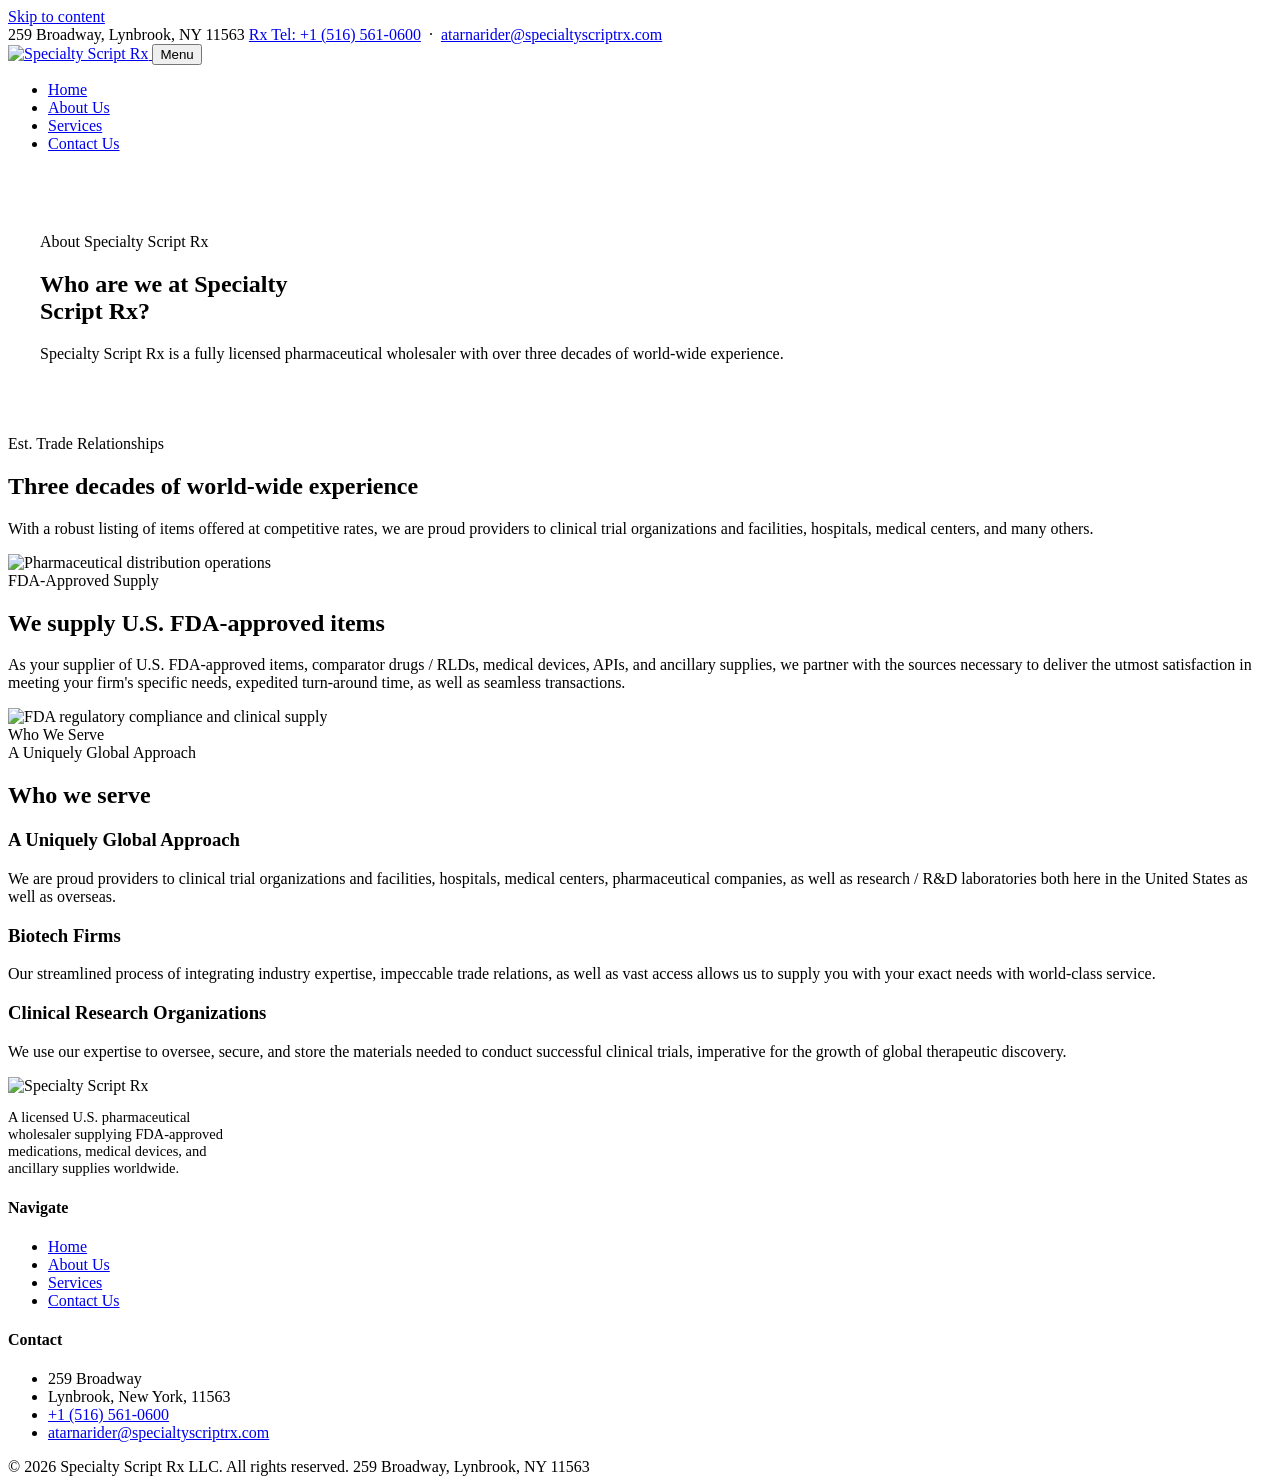
==== about-us.html @ 1c7adf7c "Add files via upload" ====
<!DOCTYPE html>
<html lang="en-US">
<head>
<meta charset="UTF-8">
<meta name="viewport" content="width=device-width, initial-scale=1.0">
<title>About Us — Specialty Script Rx</title>
<meta name="description" content="Specialty Script Rx is a fully licensed pharmaceutical wholesaler with over three decades of world-wide experience serving clinical trials, hospitals, and biotech firms.">
<link rel="icon" href="assets/images/favicon.png">
<link rel="stylesheet" href="assets/css/style.css">
</head>
<body>
<a class="skip-link" href="#main">Skip to content</a>

<div class="top-bar">
  <div class="wrap">
    <span>259 Broadway, Lynbrook, NY 11563</span>
    <span><a href="tel:+15165610600">Rx Tel: +1 (516) 561-0600</a> &nbsp;·&nbsp; <a href="mailto:atarnarider@specialtyscriptrx.com">atarnarider@specialtyscriptrx.com</a></span>
  </div>
</div>

<header class="site-header">
  <div class="wrap">
    <a class="brand" href="index.html" aria-label="Specialty Script Rx home">
      <img src="assets/images/logo.png" alt="Specialty Script Rx">
    </a>
    <button class="nav-toggle" aria-expanded="false" aria-controls="main-nav">Menu</button>
    <nav class="main-nav" id="main-nav">
      <ul>
        <li><a href="index.html">Home</a></li>
        <li><a href="about-us.html" aria-current="page">About Us</a></li>
        <li><a href="services.html">Services</a></li>
        <li><a href="contact-us.html">Contact Us</a></li>
      </ul>
    </nav>
  </div>
</header>

<main id="main">

  <section class="hero" style="padding-bottom: 0;">
    <div class="wrap" style="padding: 64px 32px 56px;">
      <span class="eyebrow">About Specialty Script Rx</span>
      <h1 style="max-width: 22ch;">Who are we at Specialty Script Rx?</h1>
      <p class="lede">Specialty Script Rx is a fully licensed pharmaceutical wholesaler with over three decades of world-wide experience.</p>
    </div>
  </section>

  <section class="feature-band" style="border-top:none;">
    <div class="wrap">
      <div class="feature-split">
        <div class="feature-copy">
          <span class="eyebrow">Est. Trade Relationships</span>
          <h2 class="section-title">Three decades of world-wide experience</h2>
          <p class="section-lede">With a robust listing of items offered at competitive rates, we are proud providers to clinical trial organizations and facilities, hospitals, medical centers, and many others.</p>
        </div>
        <div class="feature-media">
          <img src="assets/images/about-who-are-we.jpg" alt="Pharmaceutical distribution operations">
        </div>
      </div>
    </div>
  </section>

  <section class="feature-band" style="border-top:none;">
    <div class="wrap">
      <div class="feature-split reverse">
        <div class="feature-copy">
          <span class="eyebrow">FDA-Approved Supply</span>
          <h2 class="section-title">We supply U.S. FDA-approved items</h2>
          <p class="section-lede">As your supplier of U.S. FDA-approved items, comparator drugs / RLDs, medical devices, APIs, and ancillary supplies, we partner with the sources necessary to deliver the utmost satisfaction in meeting your firm's specific needs, expedited turn-around time, as well as seamless transactions.</p>
        </div>
        <div class="feature-media">
          <img src="assets/images/about-fda-items.jpg" alt="FDA regulatory compliance and clinical supply">
        </div>
      </div>
    </div>
  </section>

  <div class="route-divider" aria-hidden="true">
    <span class="node origin"></span>
    <span class="segment"></span>
    <span class="label">Who We Serve</span>
    <span class="segment"></span>
    <span class="node"></span>
  </div>

  <section class="tight">
    <div class="wrap">
      <span class="eyebrow">A Uniquely Global Approach</span>
      <h2 class="section-title">Who we serve</h2>
      <div class="capability-trio">
        <div>
          <h3>A Uniquely Global Approach</h3>
          <p>We are proud providers to clinical trial organizations and facilities, hospitals, medical centers, pharmaceutical companies, as well as research / R&amp;D laboratories both here in the United States as well as overseas.</p>
        </div>
        <div>
          <h3>Biotech Firms</h3>
          <p>Our streamlined process of integrating industry expertise, impeccable trade relations, as well as vast access allows us to supply you with your exact needs with world-class service.</p>
        </div>
        <div>
          <h3>Clinical Research Organizations</h3>
          <p>We use our expertise to oversee, secure, and store the materials needed to conduct successful clinical trials, imperative for the growth of global therapeutic discovery.</p>
        </div>
      </div>
    </div>
  </section>

</main>

<footer class="site-footer">
  <div class="wrap">
    <div class="footer-grid">
      <div>
        <div class="brand"><img src="assets/images/logo.png" alt="Specialty Script Rx"></div>
        <p style="max-width:34ch; font-size:14.5px;">A licensed U.S. pharmaceutical wholesaler supplying FDA-approved medications, medical devices, and ancillary supplies worldwide.</p>
      </div>
      <div>
        <h4>Navigate</h4>
        <ul>
          <li><a href="index.html">Home</a></li>
          <li><a href="about-us.html">About Us</a></li>
          <li><a href="services.html">Services</a></li>
          <li><a href="contact-us.html">Contact Us</a></li>
        </ul>
      </div>
      <div>
        <h4>Contact</h4>
        <ul>
          <li>259 Broadway</li>
          <li>Lynbrook, New York, 11563</li>
          <li><a href="tel:+15165610600">+1 (516) 561-0600</a></li>
          <li><a href="mailto:atarnarider@specialtyscriptrx.com">atarnarider@specialtyscriptrx.com</a></li>
        </ul>
      </div>
    </div>
    <div class="fine-print">
      <span>© 2026 Specialty Script Rx LLC. All rights reserved.</span>
      <span>259 Broadway, Lynbrook, NY 11563</span>
    </div>
  </div>
</footer>

<script>
  document.querySelector('.nav-toggle').addEventListener('click', function () {
    var nav = document.getElementById('main-nav');
    var open = nav.classList.toggle('open');
    this.setAttribute('aria-expanded', open);
  });
</script>
</body>
</html>
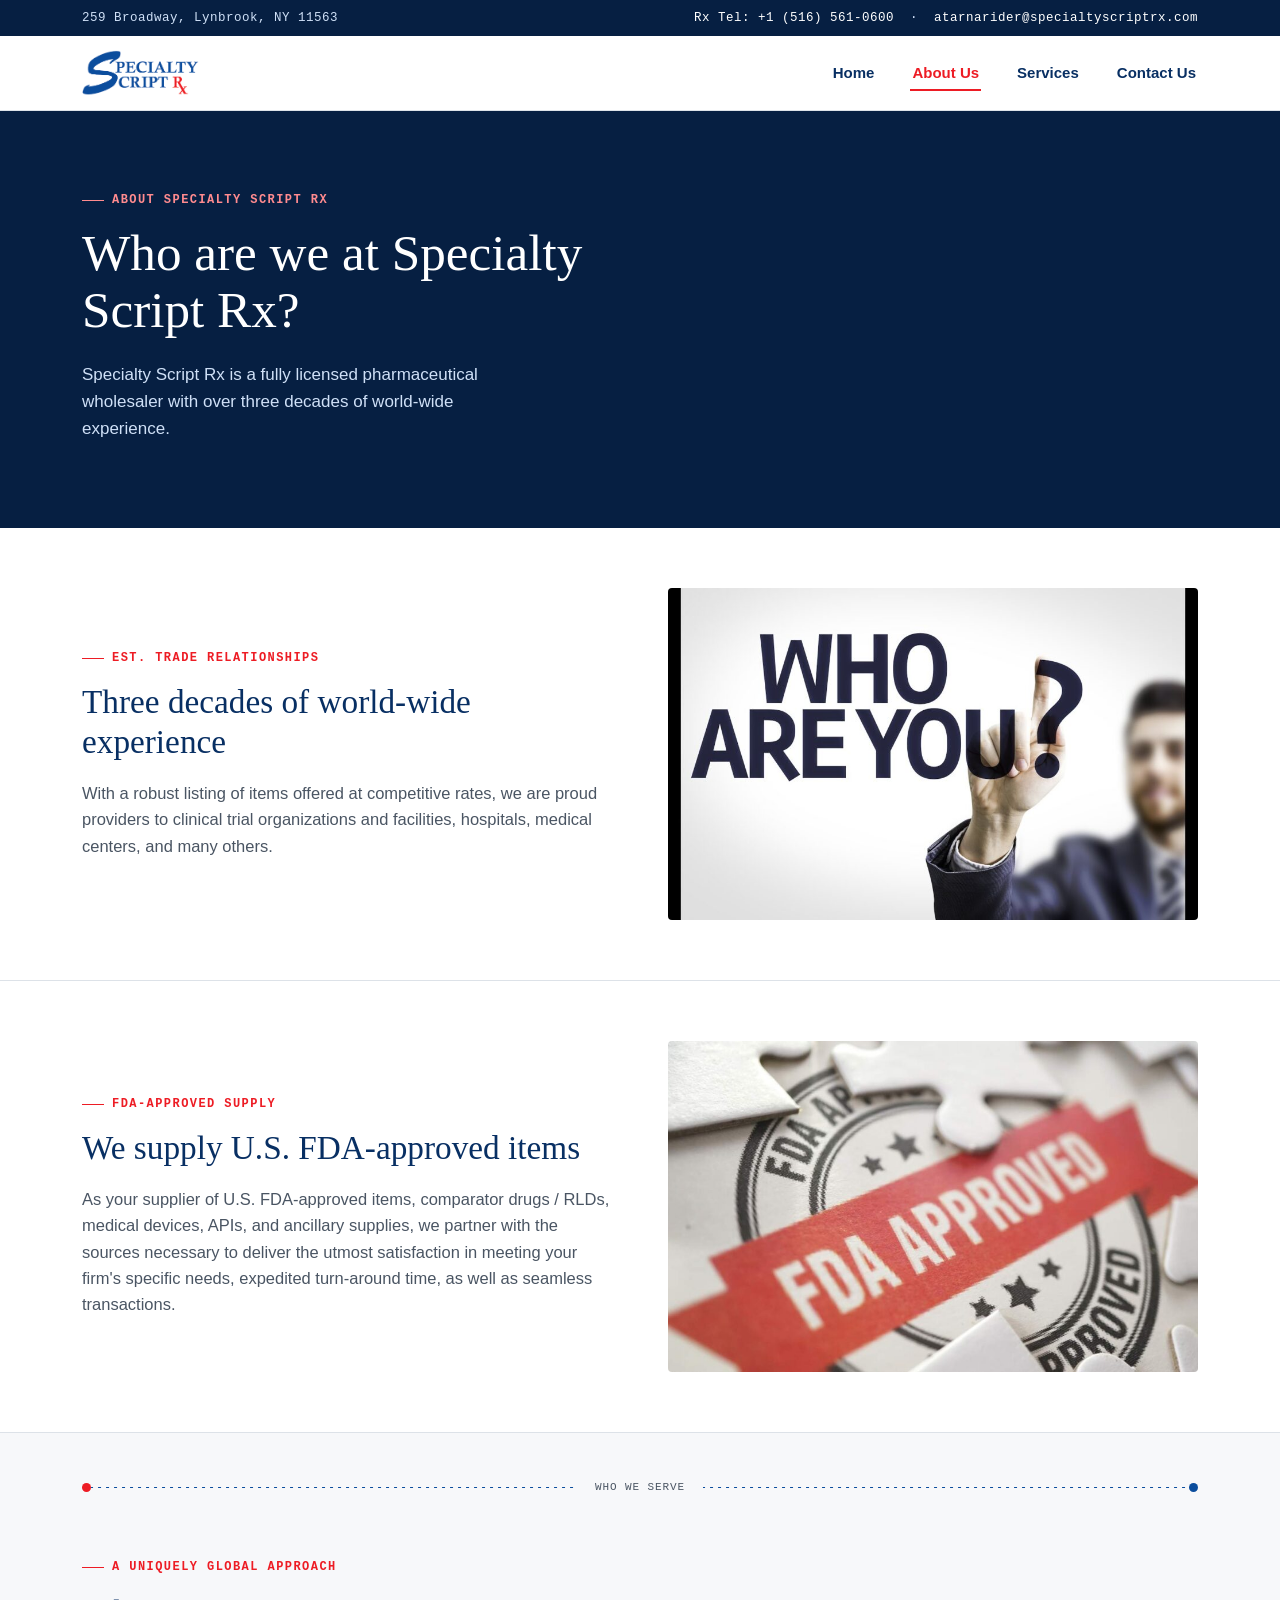
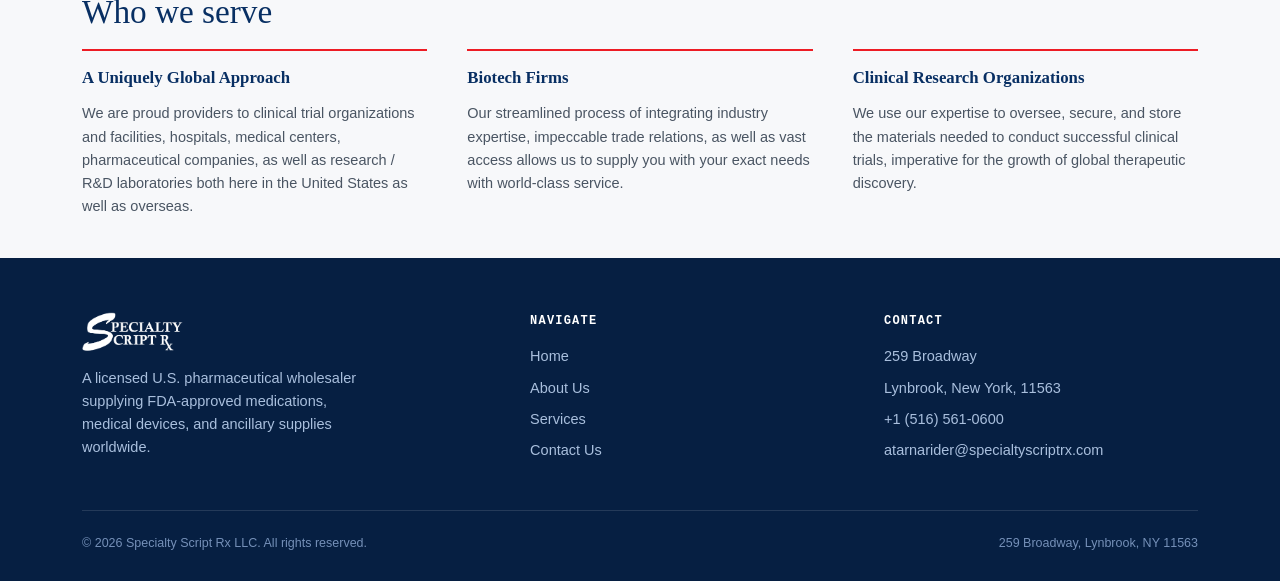
==== commit 731f144c: "Add files via upload" ====
--- a/about-us.html
+++ b/about-us.html
@@ -5,8 +5,8 @@
 <meta name="viewport" content="width=device-width, initial-scale=1.0">
 <title>About Us — Specialty Script Rx</title>
 <meta name="description" content="Specialty Script Rx is a fully licensed pharmaceutical wholesaler with over three decades of world-wide experience serving clinical trials, hospitals, and biotech firms.">
-<link rel="icon" href="assets/images/favicon.png">
-<link rel="stylesheet" href="assets/css/style.css">
+<link rel="icon" href="favicon.png">
+<link rel="stylesheet" href="style.css">
 </head>
 <body>
 <a class="skip-link" href="#main">Skip to content</a>
@@ -21,7 +21,7 @@
 <header class="site-header">
   <div class="wrap">
     <a class="brand" href="index.html" aria-label="Specialty Script Rx home">
-      <img src="assets/images/logo.png" alt="Specialty Script Rx">
+      <img src="logo.png" alt="Specialty Script Rx">
     </a>
     <button class="nav-toggle" aria-expanded="false" aria-controls="main-nav">Menu</button>
     <nav class="main-nav" id="main-nav">
@@ -54,7 +54,7 @@
           <p class="section-lede">With a robust listing of items offered at competitive rates, we are proud providers to clinical trial organizations and facilities, hospitals, medical centers, and many others.</p>
         </div>
         <div class="feature-media">
-          <img src="assets/images/about-who-are-we.jpg" alt="Pharmaceutical distribution operations">
+          <img src="about-who-are-we.jpg" alt="Pharmaceutical distribution operations">
         </div>
       </div>
     </div>
@@ -69,7 +69,7 @@
           <p class="section-lede">As your supplier of U.S. FDA-approved items, comparator drugs / RLDs, medical devices, APIs, and ancillary supplies, we partner with the sources necessary to deliver the utmost satisfaction in meeting your firm's specific needs, expedited turn-around time, as well as seamless transactions.</p>
         </div>
         <div class="feature-media">
-          <img src="assets/images/about-fda-items.jpg" alt="FDA regulatory compliance and clinical supply">
+          <img src="about-fda-items.jpg" alt="FDA regulatory compliance and clinical supply">
         </div>
       </div>
     </div>
@@ -110,7 +110,7 @@
   <div class="wrap">
     <div class="footer-grid">
       <div>
-        <div class="brand"><img src="assets/images/logo.png" alt="Specialty Script Rx"></div>
+        <div class="brand"><img src="logo.png" alt="Specialty Script Rx"></div>
         <p style="max-width:34ch; font-size:14.5px;">A licensed U.S. pharmaceutical wholesaler supplying FDA-approved medications, medical devices, and ancillary supplies worldwide.</p>
       </div>
       <div>
--- a/style.css
+++ b/style.css
@@ -0,0 +1,609 @@
+/* ============================================================
+   Specialty Script Rx — design tokens
+   Brand blue/red sampled directly from the company's own logo.
+   ============================================================ */
+
+@import url('https://fonts.googleapis.com/css2?family=Newsreader:ital,opsz,wght@0,6..72,400;0,6..72,500;0,6..72,600;1,6..72,400&family=Inter:wght@400;500;600;700&family=IBM+Plex+Mono:wght@500;600&display=swap');
+
+:root {
+  --brand-blue: #0b4d9d;
+  --brand-blue-dark: #082f63;
+  --brand-blue-darker: #061f42;
+  --brand-red: #ed1c24;
+  --ink: #16202b;
+  --ink-soft: #4a5563;
+  --paper: #f7f8fa;
+  --paper-raised: #ffffff;
+  --line: #dde2e8;
+
+  --font-display: 'Newsreader', Georgia, serif;
+  --font-body: 'Inter', -apple-system, BlinkMacSystemFont, sans-serif;
+  --font-mono: 'IBM Plex Mono', ui-monospace, monospace;
+
+  --max-width: 1180px;
+}
+
+* { box-sizing: border-box; }
+
+html { scroll-behavior: smooth; }
+
+body {
+  margin: 0;
+  font-family: var(--font-body);
+  color: var(--ink);
+  background: var(--paper);
+  line-height: 1.6;
+  -webkit-font-smoothing: antialiased;
+}
+
+img { max-width: 100%; display: block; }
+
+a { color: inherit; text-decoration: none; }
+
+.wrap {
+  max-width: var(--max-width);
+  margin: 0 auto;
+  padding: 0 32px;
+}
+
+/* ---------- Skip link / accessibility ---------- */
+.skip-link {
+  position: absolute;
+  left: -9999px;
+  top: 0;
+  background: var(--brand-blue);
+  color: #fff;
+  padding: 12px 20px;
+  z-index: 1000;
+}
+.skip-link:focus {
+  left: 16px;
+  top: 16px;
+}
+
+:focus-visible {
+  outline: 3px solid var(--brand-red);
+  outline-offset: 2px;
+}
+
+@media (prefers-reduced-motion: reduce) {
+  * { animation-duration: 0.001ms !important; animation-iteration-count: 1 !important; transition-duration: 0.001ms !important; scroll-behavior: auto !important; }
+}
+
+/* ============================================================
+   Header
+   ============================================================ */
+
+.top-bar {
+  background: var(--brand-blue-darker);
+  color: #cfe0f7;
+  font-family: var(--font-mono);
+  font-size: 12.5px;
+  letter-spacing: 0.04em;
+}
+.top-bar .wrap {
+  display: flex;
+  justify-content: space-between;
+  align-items: center;
+  padding-top: 8px;
+  padding-bottom: 8px;
+  flex-wrap: wrap;
+  gap: 6px;
+}
+.top-bar a { color: #fff; }
+.top-bar a:hover { color: var(--brand-red); }
+
+header.site-header {
+  background: #fff;
+  border-bottom: 1px solid var(--line);
+  position: sticky;
+  top: 0;
+  z-index: 100;
+}
+header.site-header .wrap {
+  display: flex;
+  align-items: center;
+  justify-content: space-between;
+  padding-top: 14px;
+  padding-bottom: 14px;
+}
+.brand img { height: 46px; width: auto; }
+
+nav.main-nav ul {
+  list-style: none;
+  display: flex;
+  gap: 34px;
+  margin: 0;
+  padding: 0;
+}
+nav.main-nav a {
+  font-size: 15px;
+  font-weight: 600;
+  color: var(--brand-blue-dark);
+  padding: 8px 2px;
+  border-bottom: 2px solid transparent;
+  transition: border-color 0.15s ease, color 0.15s ease;
+}
+nav.main-nav a:hover,
+nav.main-nav a[aria-current="page"] {
+  border-bottom-color: var(--brand-red);
+  color: var(--brand-red);
+}
+
+.nav-toggle {
+  display: none;
+  background: none;
+  border: 1px solid var(--line);
+  border-radius: 6px;
+  padding: 8px 10px;
+  font-family: var(--font-body);
+  font-weight: 600;
+  color: var(--brand-blue-dark);
+}
+
+@media (max-width: 760px) {
+  nav.main-nav { display: none; width: 100%; }
+  nav.main-nav.open { display: block; }
+  nav.main-nav ul { flex-direction: column; gap: 4px; padding: 16px 0; }
+  header.site-header .wrap { flex-wrap: wrap; }
+  .nav-toggle { display: inline-block; }
+}
+
+/* ============================================================
+   Eyebrow / mono labels — the "shipment manifest" motif
+   ============================================================ */
+
+.eyebrow {
+  font-family: var(--font-mono);
+  font-size: 12px;
+  font-weight: 600;
+  letter-spacing: 0.12em;
+  text-transform: uppercase;
+  color: var(--brand-red);
+  display: inline-flex;
+  align-items: center;
+  gap: 8px;
+  margin-bottom: 14px;
+}
+.eyebrow::before {
+  content: "";
+  width: 22px;
+  height: 1px;
+  background: var(--brand-red);
+  display: inline-block;
+}
+
+/* ---------- Chain-of-custody divider ---------- */
+/* A signature element: a dotted shipment route with checkpoint
+   nodes, echoing the cold-chain / pedigree tracking language
+   used throughout the company's own service copy. */
+
+.route-divider {
+  display: flex;
+  align-items: center;
+  gap: 0;
+  margin: 0 auto;
+  max-width: var(--max-width);
+  padding: 46px 32px;
+}
+.route-divider .node {
+  flex: none;
+  width: 9px;
+  height: 9px;
+  border-radius: 50%;
+  background: var(--brand-blue);
+  position: relative;
+}
+.route-divider .node.origin { background: var(--brand-red); }
+.route-divider .segment {
+  flex: 1;
+  height: 1px;
+  background-image: linear-gradient(to right, var(--brand-blue) 40%, rgba(0,0,0,0) 0%);
+  background-position: bottom;
+  background-size: 8px 1px;
+  background-repeat: repeat-x;
+  position: relative;
+}
+.route-divider .label {
+  flex: none;
+  font-family: var(--font-mono);
+  font-size: 11px;
+  letter-spacing: 0.08em;
+  text-transform: uppercase;
+  color: var(--ink-soft);
+  padding: 0 18px;
+  white-space: nowrap;
+}
+
+/* ============================================================
+   Hero
+   ============================================================ */
+
+.hero {
+  position: relative;
+  background: var(--brand-blue-darker);
+  color: #fff;
+  overflow: hidden;
+}
+.hero-grid {
+  display: grid;
+  grid-template-columns: 1.05fr 0.95fr;
+  align-items: center;
+  gap: 48px;
+  padding: 76px 32px 64px;
+}
+.hero h1 {
+  font-family: var(--font-display);
+  font-weight: 500;
+  font-size: clamp(2.1rem, 4vw, 3.2rem);
+  line-height: 1.12;
+  margin: 0 0 22px;
+  color: #fff;
+}
+.hero p.lede {
+  font-size: 17px;
+  color: #cfe0f7;
+  max-width: 46ch;
+  margin: 0 0 30px;
+}
+.hero .eyebrow { color: #ff8b8f; }
+.hero .eyebrow::before { background: #ff8b8f; }
+
+.hero-photo {
+  border-radius: 4px;
+  overflow: hidden;
+  box-shadow: 0 30px 60px -20px rgba(0,0,0,0.55);
+  border: 1px solid rgba(255,255,255,0.12);
+}
+.hero-photo img { width: 100%; height: 100%; object-fit: cover; aspect-ratio: 4/3; }
+
+@media (max-width: 860px) {
+  .hero-grid { grid-template-columns: 1fr; padding-top: 48px; }
+}
+
+/* ============================================================
+   Buttons
+   ============================================================ */
+
+.btn {
+  display: inline-flex;
+  align-items: center;
+  gap: 10px;
+  font-weight: 600;
+  font-size: 15px;
+  padding: 13px 24px;
+  border-radius: 3px;
+  border: 1px solid transparent;
+  transition: all 0.15s ease;
+}
+.btn-primary {
+  background: var(--brand-red);
+  color: #fff;
+}
+.btn-primary:hover { background: #c81119; }
+.btn-outline {
+  background: transparent;
+  border-color: rgba(255,255,255,0.35);
+  color: #fff;
+}
+.btn-outline:hover { border-color: #fff; }
+.btn-ghost {
+  color: var(--brand-blue-dark);
+  border: 1px solid var(--line);
+  background: #fff;
+}
+.btn-ghost:hover { border-color: var(--brand-blue); color: var(--brand-blue); }
+
+/* ============================================================
+   Sections / typography
+   ============================================================ */
+
+section { padding: 8px 0 84px; }
+section.tight { padding-bottom: 40px; }
+
+h2.section-title {
+  font-family: var(--font-display);
+  font-weight: 500;
+  font-size: clamp(1.7rem, 2.6vw, 2.3rem);
+  color: var(--brand-blue-dark);
+  margin: 0 0 18px;
+  line-height: 1.2;
+}
+p.section-lede {
+  font-size: 16.5px;
+  color: var(--ink-soft);
+  max-width: 62ch;
+  margin: 0 0 8px;
+}
+
+.intro-block {
+  padding-top: 56px;
+  padding-bottom: 20px;
+}
+
+/* ---------- Card grid (home + services) ---------- */
+
+.card-grid {
+  display: grid;
+  grid-template-columns: repeat(4, 1fr);
+  gap: 2px;
+  background: var(--line);
+  border: 1px solid var(--line);
+}
+.card {
+  background: #fff;
+  display: flex;
+  flex-direction: column;
+}
+.card figure {
+  margin: 0;
+  aspect-ratio: 4/3;
+  overflow: hidden;
+  background: var(--paper);
+}
+.card figure img {
+  width: 100%;
+  height: 100%;
+  object-fit: cover;
+  transition: transform 0.4s ease;
+}
+.card:hover figure img { transform: scale(1.04); }
+.card .card-body {
+  padding: 22px 22px 26px;
+  flex: 1;
+  display: flex;
+  flex-direction: column;
+}
+.card h3 {
+  font-family: var(--font-display);
+  font-weight: 500;
+  font-size: 1.15rem;
+  color: var(--brand-blue-dark);
+  margin: 0 0 8px;
+}
+.card p {
+  font-size: 14.5px;
+  color: var(--ink-soft);
+  margin: 0 0 16px;
+  flex: 1;
+}
+.card .card-link {
+  font-family: var(--font-mono);
+  font-size: 12px;
+  font-weight: 600;
+  letter-spacing: 0.06em;
+  text-transform: uppercase;
+  color: var(--brand-red);
+}
+.card .card-link:hover { text-decoration: underline; }
+
+@media (max-width: 980px) {
+  .card-grid { grid-template-columns: repeat(2, 1fr); }
+}
+@media (max-width: 560px) {
+  .card-grid { grid-template-columns: 1fr; }
+}
+
+/* ---------- Services grid: 6 cards ---------- */
+
+.service-grid {
+  display: grid;
+  grid-template-columns: repeat(3, 1fr);
+  gap: 28px;
+}
+.service-card {
+  background: #fff;
+  border: 1px solid var(--line);
+  border-radius: 4px;
+  overflow: hidden;
+}
+.service-card figure { margin: 0; aspect-ratio: 3/2; overflow: hidden; }
+.service-card figure img { width: 100%; height: 100%; object-fit: cover; }
+.service-card .body { padding: 20px 22px 24px; }
+.service-card h3 {
+  font-family: var(--font-display);
+  font-size: 1.08rem;
+  font-weight: 500;
+  color: var(--brand-blue-dark);
+  margin: 0 0 8px;
+}
+.service-card p { font-size: 14px; color: var(--ink-soft); margin: 0; }
+
+@media (max-width: 900px) {
+  .service-grid { grid-template-columns: repeat(2, 1fr); }
+}
+@media (max-width: 600px) {
+  .service-grid { grid-template-columns: 1fr; }
+}
+
+/* ---------- Capability / feature blocks ---------- */
+
+.feature-band {
+  background: var(--paper-raised);
+  border-top: 1px solid var(--line);
+  border-bottom: 1px solid var(--line);
+  padding: 60px 0;
+}
+.feature-split {
+  display: grid;
+  grid-template-columns: 1fr 1fr;
+  gap: 56px;
+  align-items: center;
+}
+.feature-split.reverse .feature-media { order: 2; }
+.feature-media {
+  border-radius: 4px;
+  overflow: hidden;
+  aspect-ratio: 16/10;
+}
+.feature-media img { width: 100%; height: 100%; object-fit: cover; }
+.feature-copy h2 { margin-top: 0; }
+
+@media (max-width: 860px) {
+  .feature-split, .feature-split.reverse .feature-media { grid-template-columns: 1fr; order: 0; }
+}
+
+.capability-trio {
+  display: grid;
+  grid-template-columns: repeat(3, 1fr);
+  gap: 40px;
+  margin-top: 12px;
+}
+.capability-trio h3 {
+  font-family: var(--font-display);
+  color: var(--brand-blue-dark);
+  font-size: 1.05rem;
+  font-weight: 600;
+  margin: 0 0 10px;
+  padding-top: 14px;
+  border-top: 2px solid var(--brand-red);
+}
+.capability-trio p { font-size: 14.5px; color: var(--ink-soft); margin: 0; }
+
+@media (max-width: 760px) {
+  .capability-trio { grid-template-columns: 1fr; }
+}
+
+/* ---------- Stat / compliance strip ---------- */
+
+.compliance-strip {
+  background: var(--brand-blue-dark);
+  color: #fff;
+  padding: 26px 0;
+}
+.compliance-strip .wrap {
+  display: flex;
+  flex-wrap: wrap;
+  gap: 28px;
+  justify-content: space-between;
+  align-items: center;
+  font-family: var(--font-mono);
+  font-size: 12.5px;
+  letter-spacing: 0.06em;
+  text-transform: uppercase;
+  color: #cfe0f7;
+}
+.compliance-strip strong { color: #fff; }
+
+/* ============================================================
+   Contact page specifics
+   ============================================================ */
+
+.contact-grid {
+  display: grid;
+  grid-template-columns: 1fr 1fr;
+  gap: 40px;
+}
+.contact-card {
+  background: #fff;
+  border: 1px solid var(--line);
+  border-radius: 4px;
+  padding: 34px;
+}
+.contact-card h3 {
+  font-family: var(--font-mono);
+  font-size: 12px;
+  letter-spacing: 0.1em;
+  text-transform: uppercase;
+  color: var(--brand-red);
+  margin: 0 0 16px;
+}
+.contact-line {
+  display: flex;
+  gap: 14px;
+  padding: 12px 0;
+  border-bottom: 1px solid var(--line);
+  font-size: 15px;
+}
+.contact-line:last-child { border-bottom: none; }
+.contact-line .k {
+  font-family: var(--font-mono);
+  font-size: 11.5px;
+  letter-spacing: 0.06em;
+  text-transform: uppercase;
+  color: var(--ink-soft);
+  width: 90px;
+  flex: none;
+  padding-top: 2px;
+}
+.contact-line a:hover { color: var(--brand-red); }
+
+.location-visual {
+  background: var(--brand-blue-darker);
+  border-radius: 4px;
+  color: #fff;
+  padding: 34px;
+  display: flex;
+  flex-direction: column;
+  justify-content: space-between;
+  min-height: 260px;
+  position: relative;
+  overflow: hidden;
+}
+.location-visual::after {
+  content: "";
+  position: absolute;
+  inset: 0;
+  background-image: radial-gradient(circle at 20% 20%, rgba(237,28,36,0.25), transparent 45%),
+                    radial-gradient(circle at 80% 80%, rgba(255,255,255,0.08), transparent 40%);
+}
+.location-visual .pin {
+  font-family: var(--font-mono);
+  font-size: 12px;
+  letter-spacing: 0.1em;
+  text-transform: uppercase;
+  color: #ff8b8f;
+  position: relative;
+}
+.location-visual .addr {
+  font-family: var(--font-display);
+  font-size: 1.4rem;
+  position: relative;
+  margin-top: 12px;
+}
+
+@media (max-width: 800px) {
+  .contact-grid { grid-template-columns: 1fr; }
+}
+
+/* ============================================================
+   Footer
+   ============================================================ */
+
+footer.site-footer {
+  background: var(--brand-blue-darker);
+  color: #a9bfdd;
+  padding: 54px 0 28px;
+}
+footer .footer-grid {
+  display: grid;
+  grid-template-columns: 1.3fr 1fr 1fr;
+  gap: 40px;
+  padding-bottom: 36px;
+  border-bottom: 1px solid rgba(255,255,255,0.12);
+}
+footer .brand img { height: 40px; filter: brightness(0) invert(1); margin-bottom: 14px; }
+footer h4 {
+  font-family: var(--font-mono);
+  font-size: 12px;
+  letter-spacing: 0.1em;
+  text-transform: uppercase;
+  color: #fff;
+  margin: 0 0 14px;
+}
+footer ul { list-style: none; padding: 0; margin: 0; }
+footer li { margin-bottom: 8px; font-size: 14.5px; }
+footer a:hover { color: #fff; }
+footer .fine-print {
+  padding-top: 22px;
+  font-size: 12.5px;
+  display: flex;
+  justify-content: space-between;
+  flex-wrap: wrap;
+  gap: 10px;
+  color: #7590b8;
+}
+
+@media (max-width: 760px) {
+  footer .footer-grid { grid-template-columns: 1fr; }
+}
